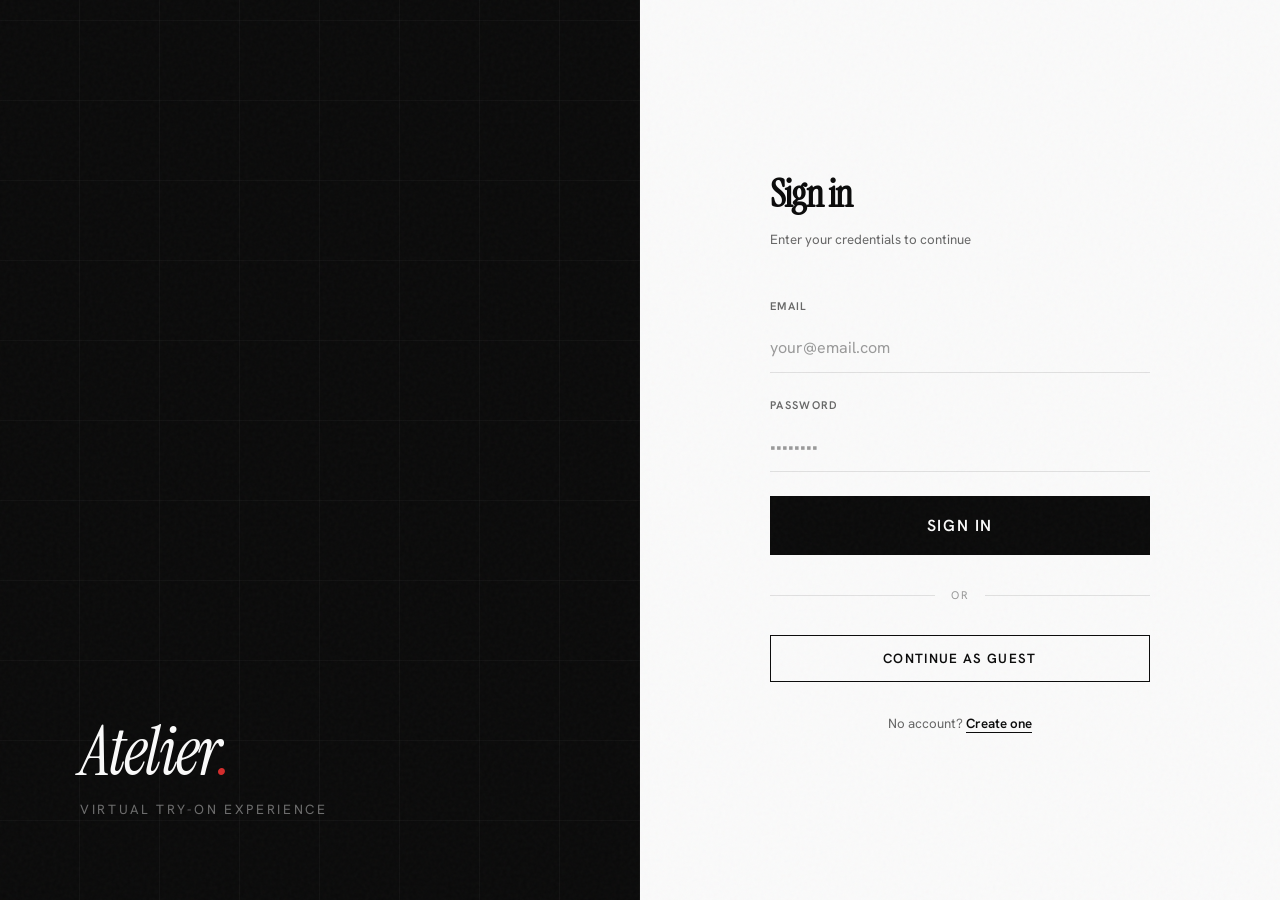
==== frontend/login.html @ 6c588b40 "Initial commit: Fashion virtual try-on with AWS CDK - CDK Infrastructure: DynamoDB, Cognito, S3, API" ====
<!DOCTYPE html>
<html lang="en">
<head>
  <meta charset="UTF-8">
  <meta name="viewport" content="width=device-width, initial-scale=1.0">
  <title>Atelier — Sign In</title>
  <link rel="stylesheet" href="styles.css">
</head>
<body>
  <div class="auth-page">
    <!-- Left visual panel -->
    <div class="auth-visual">
      <div class="auth-visual__logo stagger stagger-1">
        Atelier<span>.</span>
      </div>
      <div class="auth-visual__tagline stagger stagger-2">Virtual Try-On Experience</div>
    </div>

    <!-- Right form panel -->
    <div class="auth-form-side">
      <div class="auth-form">
        <h1 class="auth-form__title stagger stagger-2">Sign in</h1>
        <p class="auth-form__subtitle stagger stagger-3">Enter your credentials to continue</p>

        <form id="loginForm" onsubmit="return handleLogin(event)">
          <div class="form-group stagger stagger-3">
            <label class="form-label" for="email">Email</label>
            <input class="form-input" type="email" id="email" placeholder="your@email.com" required>
          </div>
          <div class="form-group stagger stagger-4">
            <label class="form-label" for="password">Password</label>
            <input class="form-input" type="password" id="password" placeholder="••••••••" required>
          </div>
          <div id="loginError" class="form-error" style="display:none; margin-bottom:16px;"></div>
          <button type="submit" class="btn btn--primary btn--full btn--lg stagger stagger-5" id="loginBtn">
            Sign In
          </button>
        </form>

        <div class="form-divider stagger stagger-5">or</div>

        <button class="btn btn--outline btn--full stagger stagger-6" onclick="guestAccess()">
          Continue as Guest
        </button>

        <p class="auth-form__footer stagger stagger-6">
          No account? <a href="register.html">Create one</a>
        </p>

        <!-- New Password Challenge Form -->
        <form id="newPasswordForm" onsubmit="return handleNewPassword(event)" style="display:none">
          <h2 class="auth-form__title">Set New Password</h2>
          <p class="auth-form__subtitle">Your account requires a password change</p>
          <div class="form-group">
            <label class="form-label" for="newPassword">New Password</label>
            <input class="form-input" type="password" id="newPassword" placeholder="••••••••" required>
          </div>
          <div class="form-group">
            <label class="form-label" for="confirmNewPassword">Confirm Password</label>
            <input class="form-input" type="password" id="confirmNewPassword" placeholder="••••••••" required>
          </div>
          <div id="newPwError" class="form-error" style="display:none; margin-bottom:16px;"></div>
          <button type="submit" class="btn btn--primary btn--full btn--lg" id="newPwBtn">
            Set Password & Sign In
          </button>
        </form>
      </div>
    </div>
  </div>

  <script src="config.js"></script>
  <script src="app.js"></script>
  <script>
    const REGION = 'ap-southeast-1';
    const POOL_ID = 'ap-southeast-1_Zo2R2AtrF';
    const CLIENT_ID = '6fi26nna2kg0q926k4gk9upeag';
    const COGNITO_URL = `https://cognito-idp.${REGION}.amazonaws.com/`;

    let pendingSession = null;
    let pendingEmail = null;

    async function cognitoFetch(action, payload) {
      console.log('[COGNITO]', action, 'request');
      const res = await fetch(COGNITO_URL, {
        method: 'POST',
        headers: { 'Content-Type': 'application/x-amz-json-1.1', 'X-Amz-Target': `AWSCognitoIdentityProviderService.${action}` },
        body: JSON.stringify(payload)
      });
      const data = await res.json();
      console.log('[COGNITO]', action, 'status:', res.status, 'ok:', res.ok);
      if (!res.ok) { console.error('[COGNITO] Error body:', data); throw new Error(data.message || data.__type || 'Auth failed'); }
      return data;
    }

    function showError(msg) {
      const el = document.getElementById('loginError');
      el.textContent = msg;
      el.style.display = 'block';
    }

    function showNewPasswordForm() {
      document.getElementById('loginForm').style.display = 'none';
      document.getElementById('newPasswordForm').style.display = 'block';
    }

    function decodeJwt(token) {
      const base64 = token.split('.')[1].replace(/-/g, '+').replace(/_/g, '/');
      return JSON.parse(decodeURIComponent(atob(base64).split('').map(c => '%' + ('00' + c.charCodeAt(0).toString(16)).slice(-2)).join('')));
    }

    async function handleLogin(e) {
      e.preventDefault();
      const btn = document.getElementById('loginBtn');
      const email = document.getElementById('email').value;
      const password = document.getElementById('password').value;

      btn.textContent = 'Signing in…';
      btn.disabled = true;
      document.getElementById('loginError').style.display = 'none';

      try {
        console.log('[LOGIN] Calling InitiateAuth for:', email);
        const data = await cognitoFetch('InitiateAuth', {
          AuthFlow: 'USER_PASSWORD_AUTH',
          ClientId: CLIENT_ID,
          AuthParameters: { USERNAME: email, PASSWORD: password }
        });
        console.log('[LOGIN] Response:', JSON.stringify(data, null, 2));

        if (data.ChallengeName === 'NEW_PASSWORD_REQUIRED') {
          console.log('[LOGIN] NEW_PASSWORD_REQUIRED challenge');
          pendingSession = data.Session;
          pendingEmail = email;
          showNewPasswordForm();
          return;
        }

        const idToken = data.AuthenticationResult.IdToken;
        const refreshToken = data.AuthenticationResult.RefreshToken;
        console.log('[LOGIN] Got IdToken, length:', idToken.length);
        const payload = decodeJwt(idToken);
        console.log('[LOGIN] JWT payload:', JSON.stringify(payload, null, 2));
        App.setAuth(idToken, { email: payload.email || email, name: payload.name || payload.email || email }, refreshToken);
        console.log('[LOGIN] Auth set. isLoggedIn:', App.isLoggedIn(), 'token in LS:', !!localStorage.getItem('auth_token'));
        window.location.href = 'index.html';
      } catch (err) {
        console.error('[LOGIN] Error:', err);
        showError(err.message);
      } finally {
        btn.textContent = 'Sign In';
        btn.disabled = false;
      }
    }

    async function handleNewPassword(e) {
      e.preventDefault();
      const btn = document.getElementById('newPwBtn');
      const newPw = document.getElementById('newPassword').value;
      const confirmPw = document.getElementById('confirmNewPassword').value;
      const errEl = document.getElementById('newPwError');
      errEl.style.display = 'none';

      if (newPw !== confirmPw) { errEl.textContent = 'Passwords do not match'; errEl.style.display = 'block'; return; }

      btn.textContent = 'Updating…';
      btn.disabled = true;

      try {
        const data = await cognitoFetch('RespondToAuthChallenge', {
          ChallengeName: 'NEW_PASSWORD_REQUIRED',
          ClientId: CLIENT_ID,
          Session: pendingSession,
          ChallengeResponses: { USERNAME: pendingEmail, NEW_PASSWORD: newPw }
        });

        const idToken = data.AuthenticationResult.IdToken;
        const refreshToken = data.AuthenticationResult.RefreshToken;
        const payload = decodeJwt(idToken);
        App.setAuth(idToken, { email: payload.email || pendingEmail, name: payload.name || pendingEmail }, refreshToken);
        window.location.href = 'index.html';
      } catch (err) {
        errEl.textContent = err.message;
        errEl.style.display = 'block';
      } finally {
        btn.textContent = 'Set Password & Sign In';
        btn.disabled = false;
      }
    }

    function guestAccess() {
      App.continueAsGuest();
      window.location.href = 'index.html';
    }

    if (App.isLoggedIn() || App.isGuest()) window.location.href = 'index.html';
  </script>
</body>
</html>
---- frontend/styles.css ----
/* ═══════════════════════════════════════════════════════
   ATELIER — Fashion Virtual Try-On
   Swiss/International Design System
   Strict grid. Black + white + vermillion red accent.
   Typography IS the interface.
   ═══════════════════════════════════════════════════════ */

@import url('https://fonts.googleapis.com/css2?family=Instrument+Serif:ital@0;1&family=Hanken+Grotesk:wght@300;400;500;600;700&display=swap');

:root {
  /* Palette — monochrome + one accent */
  --black: #0a0a0a;
  --white: #fafafa;
  --grey-100: #f2f2f2;
  --grey-200: #e0e0e0;
  --grey-400: #999;
  --grey-600: #666;
  --red: #d42b2b;
  --red-hover: #b81e1e;

  /* Type scale — mathematical ratio 1.333 */
  --font-display: 'Instrument Serif', Georgia, serif;
  --font-body: 'Hanken Grotesk', Helvetica, sans-serif;
  --text-xs: 0.694rem;
  --text-sm: 0.833rem;
  --text-base: 1rem;
  --text-lg: 1.333rem;
  --text-xl: 1.777rem;
  --text-2xl: 2.369rem;
  --text-3xl: 3.157rem;
  --text-4xl: 4.209rem;
  --text-5xl: 5.61rem;

  /* Grid */
  --grid-unit: 8px;
  --col-gap: 24px;
  --page-margin: clamp(24px, 5vw, 80px);
  --max-width: 1280px;

  /* Motion */
  --ease-out: cubic-bezier(0.16, 1, 0.3, 1);
  --duration: 0.6s;
}

*, *::before, *::after { box-sizing: border-box; margin: 0; padding: 0; }

html {
  font-size: 16px;
  -webkit-font-smoothing: antialiased;
  -moz-osx-font-smoothing: grayscale;
}

body {
  font-family: var(--font-body);
  font-weight: 400;
  color: var(--black);
  background: var(--white);
  line-height: 1.5;
  overflow-x: hidden;
}

/* ── Noise texture overlay ── */
body::before {
  content: '';
  position: fixed;
  inset: 0;
  background-image: url("data:image/svg+xml,%3Csvg viewBox='0 0 256 256' xmlns='http://www.w3.org/2000/svg'%3E%3Cfilter id='n'%3E%3CfeTurbulence type='fractalNoise' baseFrequency='0.9' numOctaves='4' stitchTiles='stitch'/%3E%3C/filter%3E%3Crect width='100%25' height='100%25' filter='url(%23n)' opacity='0.03'/%3E%3C/svg%3E");
  pointer-events: none;
  z-index: 9999;
}

a { color: inherit; text-decoration: none; }
button { cursor: pointer; font-family: inherit; border: none; background: none; }
input, select { font-family: inherit; }
img { display: block; max-width: 100%; }

/* ── Layout ── */
.page { min-height: 100vh; display: flex; flex-direction: column; }
.container { width: 100%; max-width: var(--max-width); margin: 0 auto; padding: 0 var(--page-margin); }

/* ── Navigation ── */
.nav {
  position: fixed; top: 0; left: 0; right: 0; z-index: 100;
  background: var(--white);
  border-bottom: 1px solid var(--black);
  height: 64px;
  display: flex; align-items: center;
}
.nav .container { display: flex; align-items: center; justify-content: space-between; }
.nav__logo {
  font-family: var(--font-display);
  font-size: var(--text-xl);
  letter-spacing: -0.02em;
  font-style: italic;
}
.nav__logo span { color: var(--red); }
.nav__links { display: flex; gap: 32px; align-items: center; }
.nav__link {
  font-size: var(--text-sm);
  font-weight: 500;
  text-transform: uppercase;
  letter-spacing: 0.1em;
  position: relative;
  padding: 4px 0;
}
.nav__link::after {
  content: ''; position: absolute; bottom: 0; left: 0;
  width: 0; height: 1px; background: var(--red);
  transition: width 0.3s var(--ease-out);
}
.nav__link:hover::after, .nav__link.active::after { width: 100%; }
.nav__user {
  font-size: var(--text-xs);
  font-weight: 600;
  text-transform: uppercase;
  letter-spacing: 0.12em;
  color: var(--grey-600);
}

/* ── Buttons ── */
.btn {
  display: inline-flex; align-items: center; justify-content: center;
  font-size: var(--text-sm); font-weight: 600;
  text-transform: uppercase; letter-spacing: 0.1em;
  padding: 14px 32px;
  transition: all 0.3s var(--ease-out);
}
.btn--primary {
  background: var(--black); color: var(--white);
  border: 1px solid var(--black);
}
.btn--primary:hover { background: var(--red); border-color: var(--red); }
.btn--outline {
  background: transparent; color: var(--black);
  border: 1px solid var(--black);
}
.btn--outline:hover { background: var(--black); color: var(--white); }
.btn--ghost {
  color: var(--grey-600); padding: 14px 0;
  border-bottom: 1px solid transparent;
}
.btn--ghost:hover { color: var(--black); border-bottom-color: var(--black); }
.btn--red { background: var(--red); color: var(--white); border: 1px solid var(--red); }
.btn--red:hover { background: var(--red-hover); }
.btn--full { width: 100%; }
.btn--lg { padding: 18px 40px; font-size: var(--text-base); }

/* ── Form elements ── */
.form-group { margin-bottom: 24px; }
.form-label {
  display: block;
  font-size: var(--text-xs);
  font-weight: 600;
  text-transform: uppercase;
  letter-spacing: 0.12em;
  color: var(--grey-600);
  margin-bottom: 8px;
}
.form-input {
  width: 100%;
  padding: 14px 0;
  font-size: var(--text-base);
  border: none;
  border-bottom: 1px solid var(--grey-200);
  background: transparent;
  outline: none;
  transition: border-color 0.3s;
}
.form-input:focus { border-bottom-color: var(--black); }
.form-input::placeholder { color: var(--grey-400); }
.form-error { font-size: var(--text-xs); color: var(--red); margin-top: 6px; }
.form-divider {
  display: flex; align-items: center; gap: 16px;
  margin: 32px 0;
  font-size: var(--text-xs); text-transform: uppercase;
  letter-spacing: 0.12em; color: var(--grey-400);
}
.form-divider::before, .form-divider::after {
  content: ''; flex: 1; height: 1px; background: var(--grey-200);
}

/* ── Cards ── */
.card {
  position: relative;
  overflow: hidden;
  cursor: pointer;
}
.card__image {
  aspect-ratio: 3/4;
  background: var(--grey-100);
  overflow: hidden;
  position: relative;
}
.card__image img {
  width: 100%; height: 100%;
  object-fit: cover;
  transition: transform 0.8s var(--ease-out);
}
.card:hover .card__image img { transform: scale(1.05); }
.card__badge {
  position: absolute; top: 12px; left: 12px;
  background: var(--red); color: var(--white);
  font-size: var(--text-xs); font-weight: 600;
  text-transform: uppercase; letter-spacing: 0.08em;
  padding: 4px 10px;
}
.card__body { padding: 16px 0; }
.card__category {
  font-size: var(--text-xs); font-weight: 600;
  text-transform: uppercase; letter-spacing: 0.12em;
  color: var(--grey-400); margin-bottom: 4px;
}
.card__name {
  font-family: var(--font-display);
  font-size: var(--text-lg);
  line-height: 1.2;
  margin-bottom: 4px;
}
.card__price { font-size: var(--text-sm); font-weight: 600; }
.card__tryon {
  position: absolute; bottom: 16px; right: 0;
  font-size: var(--text-xs); font-weight: 600;
  text-transform: uppercase; letter-spacing: 0.1em;
  color: var(--red);
  opacity: 0; transform: translateY(8px);
  transition: all 0.3s var(--ease-out);
}
.card:hover .card__tryon { opacity: 1; transform: translateY(0); }

/* ── Product Grid ── */
.product-grid {
  display: grid;
  grid-template-columns: repeat(auto-fill, minmax(280px, 1fr));
  gap: var(--col-gap);
}

/* ── Category Filter ── */
.filters {
  display: flex; gap: 8px; flex-wrap: wrap;
  margin-bottom: 48px;
  border-bottom: 1px solid var(--grey-200);
  padding-bottom: 24px;
}
.filter-btn {
  font-size: var(--text-xs); font-weight: 600;
  text-transform: uppercase; letter-spacing: 0.12em;
  padding: 8px 16px;
  color: var(--grey-400);
  transition: all 0.2s;
}
.filter-btn:hover { color: var(--black); }
.filter-btn.active { color: var(--black); border-bottom: 2px solid var(--red); }

/* ── Hero ── */
.hero {
  padding: 140px 0 80px;
  border-bottom: 1px solid var(--black);
}
.hero__eyebrow {
  font-size: var(--text-xs); font-weight: 600;
  text-transform: uppercase; letter-spacing: 0.2em;
  color: var(--red);
  margin-bottom: 16px;
}
.hero__title {
  font-family: var(--font-display);
  font-size: clamp(var(--text-3xl), 8vw, var(--text-5xl));
  line-height: 0.95;
  letter-spacing: -0.03em;
  margin-bottom: 24px;
  max-width: 10ch;
}
.hero__title em { font-style: italic; }
.hero__subtitle {
  font-size: var(--text-lg);
  font-weight: 300;
  color: var(--grey-600);
  max-width: 40ch;
  line-height: 1.4;
}

/* ── Section ── */
.section { padding: 80px 0; }
.section__header {
  display: flex; justify-content: space-between; align-items: flex-end;
  margin-bottom: 48px;
  border-bottom: 1px solid var(--grey-200);
  padding-bottom: 24px;
}
.section__title {
  font-family: var(--font-display);
  font-size: var(--text-2xl);
  letter-spacing: -0.02em;
}
.section__count {
  font-size: var(--text-xs); font-weight: 600;
  text-transform: uppercase; letter-spacing: 0.12em;
  color: var(--grey-400);
}

/* ── Auth Pages ── */
.auth-page {
  min-height: 100vh;
  display: grid;
  grid-template-columns: 1fr 1fr;
}
.auth-visual {
  background: var(--black);
  display: flex; flex-direction: column;
  justify-content: flex-end;
  padding: 80px;
  position: relative;
  overflow: hidden;
}
.auth-visual::before {
  content: '';
  position: absolute; inset: 0;
  background:
    repeating-linear-gradient(0deg, transparent, transparent 79px, rgba(255,255,255,0.03) 79px, rgba(255,255,255,0.03) 80px),
    repeating-linear-gradient(90deg, transparent, transparent 79px, rgba(255,255,255,0.03) 79px, rgba(255,255,255,0.03) 80px);
}
.auth-visual__logo {
  font-family: var(--font-display);
  font-size: var(--text-4xl);
  color: var(--white);
  font-style: italic;
  letter-spacing: -0.03em;
  position: relative; z-index: 1;
  line-height: 0.95;
}
.auth-visual__logo span { color: var(--red); }
.auth-visual__tagline {
  font-size: var(--text-sm);
  color: rgba(255,255,255,0.4);
  text-transform: uppercase;
  letter-spacing: 0.2em;
  margin-top: 16px;
  position: relative; z-index: 1;
}
.auth-form-side {
  display: flex; align-items: center; justify-content: center;
  padding: 80px;
}
.auth-form { width: 100%; max-width: 380px; }
.auth-form__title {
  font-family: var(--font-display);
  font-size: var(--text-2xl);
  margin-bottom: 8px;
  letter-spacing: -0.02em;
}
.auth-form__subtitle {
  font-size: var(--text-sm);
  color: var(--grey-600);
  margin-bottom: 48px;
}
.auth-form__footer {
  margin-top: 32px;
  font-size: var(--text-sm);
  color: var(--grey-600);
  text-align: center;
}
.auth-form__footer a { color: var(--black); font-weight: 600; border-bottom: 1px solid var(--black); }

/* ── Try-On Page ── */
.tryon-layout {
  padding-top: 96px;
  display: grid;
  grid-template-columns: 1fr 1fr;
  min-height: 100vh;
  gap: 0;
}
.tryon-panel {
  padding: 48px;
  display: flex; flex-direction: column;
}
.tryon-panel--left { border-right: 1px solid var(--grey-200); }
.tryon-panel__title {
  font-family: var(--font-display);
  font-size: var(--text-xl);
  margin-bottom: 8px;
}
.tryon-panel__desc {
  font-size: var(--text-sm);
  color: var(--grey-600);
  margin-bottom: 32px;
}

/* Upload zone */
.upload-zone {
  border: 1px dashed var(--grey-200);
  padding: 48px;
  text-align: center;
  cursor: pointer;
  transition: all 0.3s;
  display: flex; flex-direction: column;
  align-items: center; justify-content: center;
  height: 70vh;
  position: relative;
  overflow: hidden;
}
.upload-zone:hover { border-color: var(--black); }
.upload-zone.has-image { border-style: solid; padding: 0; }
.upload-zone__icon {
  width: 48px; height: 48px;
  margin-bottom: 16px;
  stroke: var(--grey-400);
}
.upload-zone__text {
  font-size: var(--text-sm);
  color: var(--grey-600);
  margin-bottom: 8px;
}
.upload-zone__hint {
  font-size: var(--text-xs);
  color: var(--grey-400);
  text-transform: uppercase;
  letter-spacing: 0.1em;
}
.upload-zone__preview {
  width: 100%; height: 100%;
  object-fit: contain;
  background: var(--grey-100);
}
.upload-zone__actions {
  position: absolute; bottom: 16px; left: 16px; right: 16px;
  display: flex; gap: 8px;
}

/* Camera */
.camera-feed {
  width: 100%; height: 100%;
  object-fit: cover;
  background: var(--black);
}
.camera-controls {
  position: absolute; bottom: 24px;
  left: 50%; transform: translateX(-50%);
  display: flex; gap: 16px; align-items: center;
}
.camera-btn {
  width: 56px; height: 56px;
  border-radius: 50%;
  background: var(--red);
  border: 3px solid var(--white);
  transition: transform 0.2s;
}
.camera-btn:hover { transform: scale(1.1); }
.camera-btn--secondary {
  width: 40px; height: 40px;
  background: rgba(255,255,255,0.2);
  border: 1px solid rgba(255,255,255,0.4);
}

/* Product selector */
.product-selector {
  display: grid;
  grid-template-columns: repeat(3, 1fr);
  grid-auto-rows: 140px;
  gap: 12px;
  margin-top: 16px;
  max-height: 400px;
  overflow-y: auto;
}

/* Try-on input summary */
.tryon-inputs {
  display: flex;
  align-items: center;
  gap: 12px;
  margin-top: 16px;
}
.tryon-inputs__item {
  text-align: center;
}
.tryon-inputs__item img {
  width: 80px;
  height: 100px;
  object-fit: cover;
  border: 1px solid var(--grey-200);
  background: var(--grey-100);
}
.tryon-inputs__label {
  font-size: var(--text-xs);
  text-transform: uppercase;
  letter-spacing: 0.1em;
  color: var(--grey-500);
  margin-bottom: 4px;
}
.tryon-inputs__sep {
  font-size: var(--text-lg);
  color: var(--grey-400);
  font-weight: 300;
}
.product-selector__item {
  background: var(--grey-100);
  overflow: hidden;
  cursor: pointer;
  border: 2px solid transparent;
  transition: border-color 0.2s;
  position: relative;
}
.product-selector__item:hover { border-color: var(--grey-400); }
.product-selector__item.selected { border-color: var(--red); }
.product-selector__item img { width: 100%; height: 100%; object-fit: cover; display: block; position: absolute; top: 0; left: 0; }
.product-selector__name {
  position: absolute; bottom: 0; left: 0; right: 0;
  padding: 8px;
  background: linear-gradient(transparent, rgba(0,0,0,0.7));
  font-size: var(--text-xs);
  color: var(--white);
  font-weight: 500;
}

/* Result */
.tryon-result {
  display: flex; flex-direction: column;
  align-items: center; justify-content: center;
  height: 70vh;
  background: var(--grey-100);
  position: relative;
}
.tryon-result img {
  max-width: 100%; max-height: 100%;
  object-fit: contain;
}
.tryon-result__placeholder {
  text-align: center;
  color: var(--grey-400);
}
.tryon-result__placeholder-icon {
  width: 64px; height: 64px;
  stroke: var(--grey-200);
  margin-bottom: 16px;
}

/* Loading */
.loading-overlay {
  position: absolute; inset: 0;
  background: rgba(250,250,250,0.9);
  display: flex; flex-direction: column;
  align-items: center; justify-content: center;
  z-index: 10;
}
.spinner {
  width: 32px; height: 32px;
  border: 2px solid var(--grey-200);
  border-top-color: var(--red);
  border-radius: 50%;
  animation: spin 0.8s linear infinite;
}
@keyframes spin { to { transform: rotate(360deg); } }
.loading-text {
  margin-top: 16px;
  font-size: var(--text-xs);
  text-transform: uppercase;
  letter-spacing: 0.12em;
  color: var(--grey-600);
}

/* ── Stagger animation ── */
@keyframes fadeUp {
  from { opacity: 0; transform: translateY(24px); }
  to { opacity: 1; transform: translateY(0); }
}
.stagger { animation: fadeUp var(--duration) var(--ease-out) both; }
.stagger-1 { animation-delay: 0.1s; }
.stagger-2 { animation-delay: 0.2s; }
.stagger-3 { animation-delay: 0.3s; }
.stagger-4 { animation-delay: 0.4s; }
.stagger-5 { animation-delay: 0.5s; }
.stagger-6 { animation-delay: 0.6s; }

/* ── Toast ── */
.toast {
  position: fixed; bottom: 32px; right: 32px;
  background: var(--black); color: var(--white);
  padding: 16px 24px;
  font-size: var(--text-sm); font-weight: 500;
  z-index: 200;
  animation: fadeUp 0.4s var(--ease-out);
}
.toast--error { background: var(--red); }

/* ── Responsive ── */
@media (max-width: 768px) {
  .auth-page { grid-template-columns: 1fr; }
  .auth-visual { display: none; }
  .tryon-layout { grid-template-columns: 1fr; }
  .tryon-panel--left { border-right: none; border-bottom: 1px solid var(--grey-200); }
  .nav__links { gap: 16px; }
}
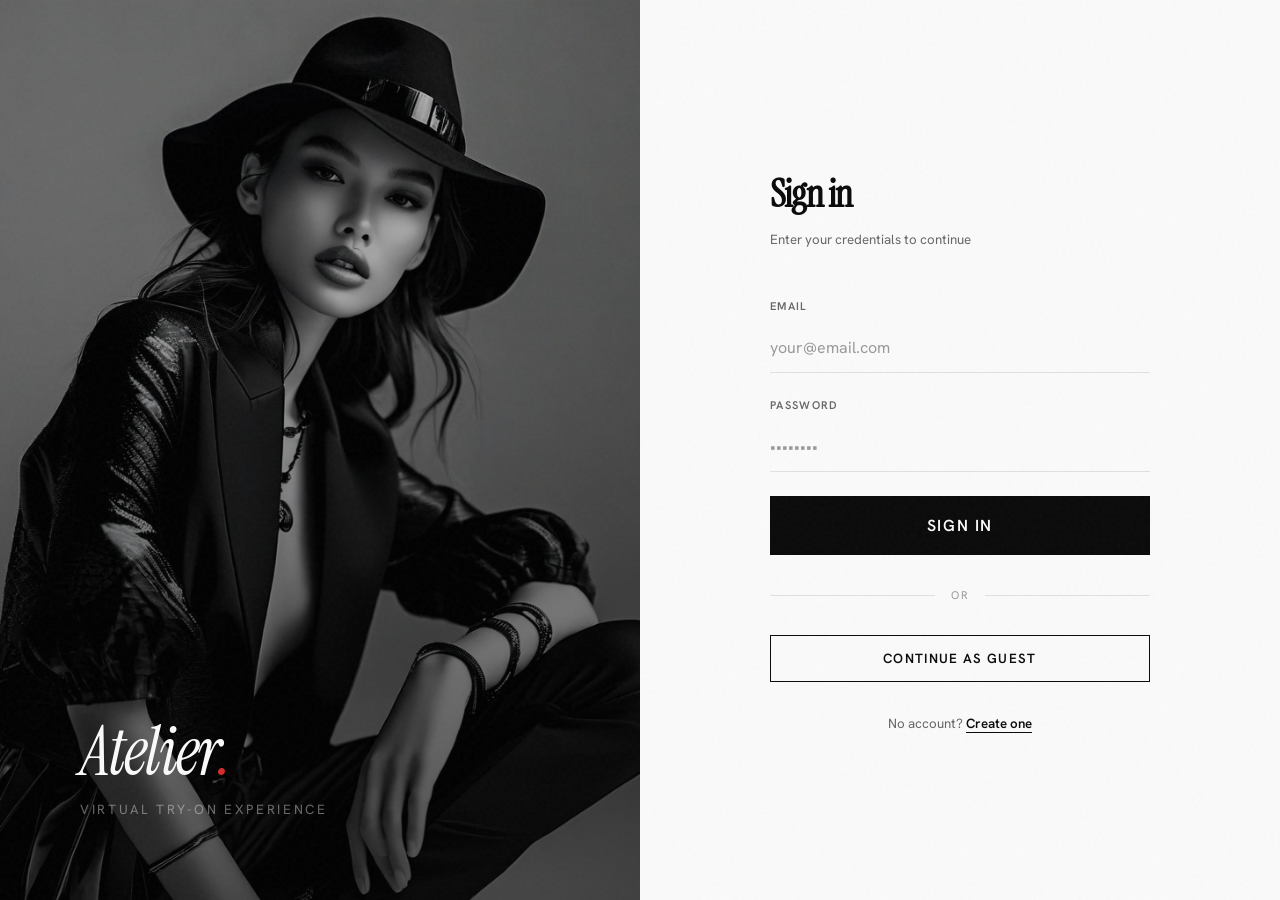
==== commit a7167c02: "Add random hero wallpapers to login and register pages" ====
--- a/frontend/login.html
+++ b/frontend/login.html
@@ -9,12 +9,19 @@
 <body>
   <div class="auth-page">
     <!-- Left visual panel -->
-    <div class="auth-visual">
+    <div class="auth-visual" id="authVisual">
       <div class="auth-visual__logo stagger stagger-1">
         Atelier<span>.</span>
       </div>
       <div class="auth-visual__tagline stagger stagger-2">Virtual Try-On Experience</div>
     </div>
+    <script>
+      (function() {
+        const i = Math.floor(Math.random() * 3) + 1;
+        document.getElementById('authVisual').style.backgroundImage =
+          `url('img/model-hero-00${i}.png')`;
+      })();
+    </script>
 
     <!-- Right form panel -->
     <div class="auth-form-side">
--- a/frontend/styles.css
+++ b/frontend/styles.css
@@ -306,6 +306,8 @@
 }
 .auth-visual {
   background: var(--black);
+  background-size: cover;
+  background-position: center;
   display: flex; flex-direction: column;
   justify-content: flex-end;
   padding: 80px;
@@ -315,9 +317,7 @@
 .auth-visual::before {
   content: '';
   position: absolute; inset: 0;
-  background:
-    repeating-linear-gradient(0deg, transparent, transparent 79px, rgba(255,255,255,0.03) 79px, rgba(255,255,255,0.03) 80px),
-    repeating-linear-gradient(90deg, transparent, transparent 79px, rgba(255,255,255,0.03) 79px, rgba(255,255,255,0.03) 80px);
+  background: linear-gradient(to top, rgba(0,0,0,0.7), rgba(0,0,0,0.2));
 }
 .auth-visual__logo {
   font-family: var(--font-display);
